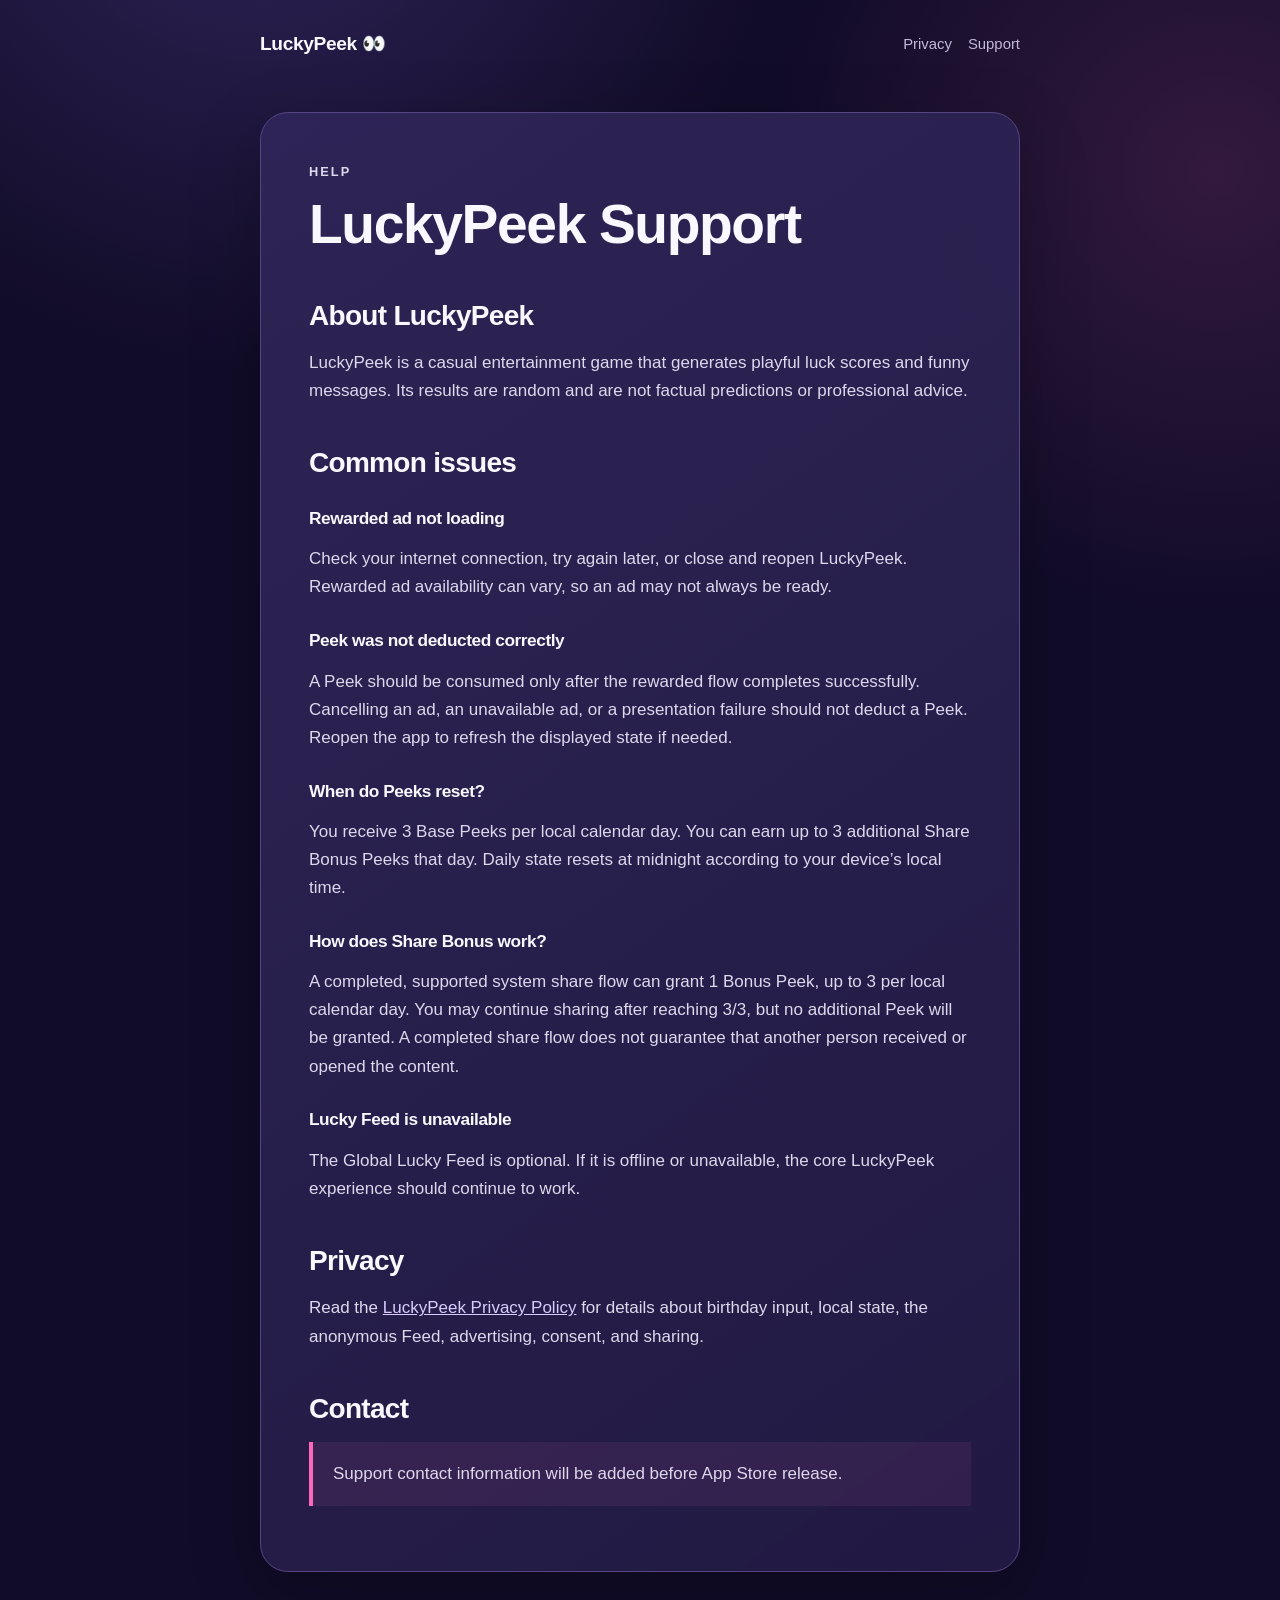
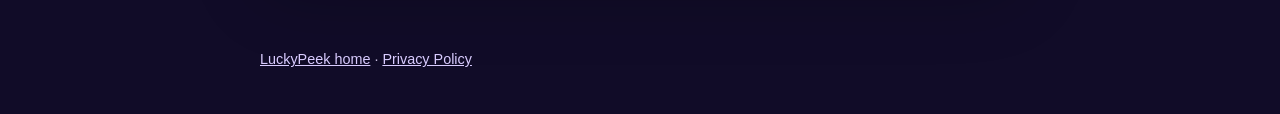
==== web/support/index.html @ cf126579 "docs: publish LuckyPeek privacy and support pages" ====
<!doctype html>
<html lang="en">
<head>
  <meta charset="utf-8">
  <meta name="viewport" content="width=device-width, initial-scale=1">
  <meta name="description" content="Help and support for the LuckyPeek iOS app.">
  <title>Support — LuckyPeek</title>
  <link rel="stylesheet" href="../styles.css">
</head>
<body>
  <header class="site-header">
    <a class="brand" href="../">LuckyPeek 👀</a>
    <nav aria-label="Legal and support">
      <a href="../privacy/">Privacy</a>
      <a href="./" aria-current="page">Support</a>
    </nav>
  </header>
  <main>
    <article class="document">
      <p class="eyebrow">Help</p>
      <h1>LuckyPeek Support</h1>

      <h2>About LuckyPeek</h2>
      <p>LuckyPeek is a casual entertainment game that generates playful luck scores and funny messages. Its results are random and are not factual predictions or professional advice.</p>

      <h2>Common issues</h2>

      <h3>Rewarded ad not loading</h3>
      <p>Check your internet connection, try again later, or close and reopen LuckyPeek. Rewarded ad availability can vary, so an ad may not always be ready.</p>

      <h3>Peek was not deducted correctly</h3>
      <p>A Peek should be consumed only after the rewarded flow completes successfully. Cancelling an ad, an unavailable ad, or a presentation failure should not deduct a Peek. Reopen the app to refresh the displayed state if needed.</p>

      <h3>When do Peeks reset?</h3>
      <p>You receive 3 Base Peeks per local calendar day. You can earn up to 3 additional Share Bonus Peeks that day. Daily state resets at midnight according to your device’s local time.</p>

      <h3>How does Share Bonus work?</h3>
      <p>A completed, supported system share flow can grant 1 Bonus Peek, up to 3 per local calendar day. You may continue sharing after reaching 3/3, but no additional Peek will be granted. A completed share flow does not guarantee that another person received or opened the content.</p>

      <h3>Lucky Feed is unavailable</h3>
      <p>The Global Lucky Feed is optional. If it is offline or unavailable, the core LuckyPeek experience should continue to work.</p>

      <h2>Privacy</h2>
      <p>Read the <a href="../privacy/">LuckyPeek Privacy Policy</a> for details about birthday input, local state, the anonymous Feed, advertising, consent, and sharing.</p>

      <h2>Contact</h2>
      <p class="notice">Support contact information will be added before App Store release.</p>
    </article>
  </main>
  <footer class="site-footer"><a href="../">LuckyPeek home</a> · <a href="../privacy/">Privacy Policy</a></footer>
</body>
</html>
---- web/styles.css ----
:root {
  color-scheme: dark;
  --bg: #110c28;
  --surface: #211a43;
  --surface-soft: #2f2558;
  --border: #564580;
  --text: #faf8ff;
  --muted: #c2b9db;
  --pink: #ff67be;
  --violet: #9875ff;
  --max-width: 760px;
}

* { box-sizing: border-box; }

html { background: var(--bg); }

body {
  margin: 0;
  min-height: 100vh;
  color: var(--text);
  background:
    radial-gradient(circle at 20% -10%, rgba(152, 117, 255, 0.23), transparent 34rem),
    radial-gradient(circle at 95% 10%, rgba(255, 103, 190, 0.14), transparent 28rem),
    var(--bg);
  font-family: -apple-system, BlinkMacSystemFont, "Segoe UI", sans-serif;
  font-size: 17px;
  line-height: 1.65;
}

a { color: #d9ccff; }
a:hover { color: #fff; }
a:focus-visible { outline: 3px solid var(--pink); outline-offset: 4px; border-radius: 4px; }

.site-header,
main,
.site-footer {
  width: min(calc(100% - 32px), var(--max-width));
  margin-inline: auto;
}

.site-header {
  display: flex;
  align-items: center;
  justify-content: space-between;
  gap: 20px;
  padding: 28px 0 18px;
}

.brand {
  color: var(--text);
  font-size: 1.2rem;
  font-weight: 750;
  text-decoration: none;
  letter-spacing: -0.02em;
}

nav { display: flex; flex-wrap: wrap; gap: 16px; }
nav a { color: var(--muted); font-size: 0.93rem; text-decoration: none; }

.hero { padding: clamp(64px, 13vw, 112px) 0 54px; }

.eyebrow {
  margin: 0 0 10px;
  color: var(--pink);
  font-size: 0.8rem;
  font-weight: 800;
  letter-spacing: 0.16em;
  text-transform: uppercase;
}

h1, h2, h3 { line-height: 1.18; letter-spacing: -0.025em; }
h1 { margin: 0; font-size: clamp(2.55rem, 10vw, 5rem); }
h2 { margin: 2.6rem 0 0.8rem; font-size: clamp(1.35rem, 4vw, 1.75rem); }
h3 { margin: 1.8rem 0 0.55rem; font-size: 1.08rem; }

.lede {
  max-width: 610px;
  margin: 20px 0 0;
  color: var(--muted);
  font-size: clamp(1.12rem, 3vw, 1.35rem);
}

.link-grid {
  display: grid;
  grid-template-columns: repeat(2, minmax(0, 1fr));
  gap: 18px;
  margin: 24px 0 70px;
}

.link-card,
.document {
  border: 1px solid var(--border);
  background: linear-gradient(145deg, rgba(47, 37, 88, 0.94), rgba(33, 26, 67, 0.96));
  box-shadow: 0 22px 70px rgba(0, 0, 0, 0.24);
}

.link-card {
  display: block;
  padding: 24px;
  color: var(--text);
  border-radius: 22px;
  text-decoration: none;
}

.link-card strong { display: block; margin-bottom: 4px; font-size: 1.08rem; }
.link-card span { color: var(--muted); }
.link-card:hover { border-color: var(--violet); transform: translateY(-2px); }

.document {
  margin: 34px 0 56px;
  padding: clamp(24px, 6vw, 48px);
  border-radius: 28px;
}

.document > h1 { font-size: clamp(2rem, 7vw, 3.45rem); }
.meta { margin: 10px 0 30px; color: var(--muted); }
.document p, .document li { color: #ded8ed; }
.document ul { padding-left: 1.3rem; }
.notice { padding: 18px 20px; border-left: 4px solid var(--pink); background: rgba(255, 103, 190, 0.08); }

.site-footer {
  padding: 20px 0 42px;
  color: var(--muted);
  font-size: 0.9rem;
}

@media (max-width: 560px) {
  .site-header { align-items: flex-start; flex-direction: column; }
  .link-grid { grid-template-columns: 1fr; }
  .hero { padding-top: 46px; }
}
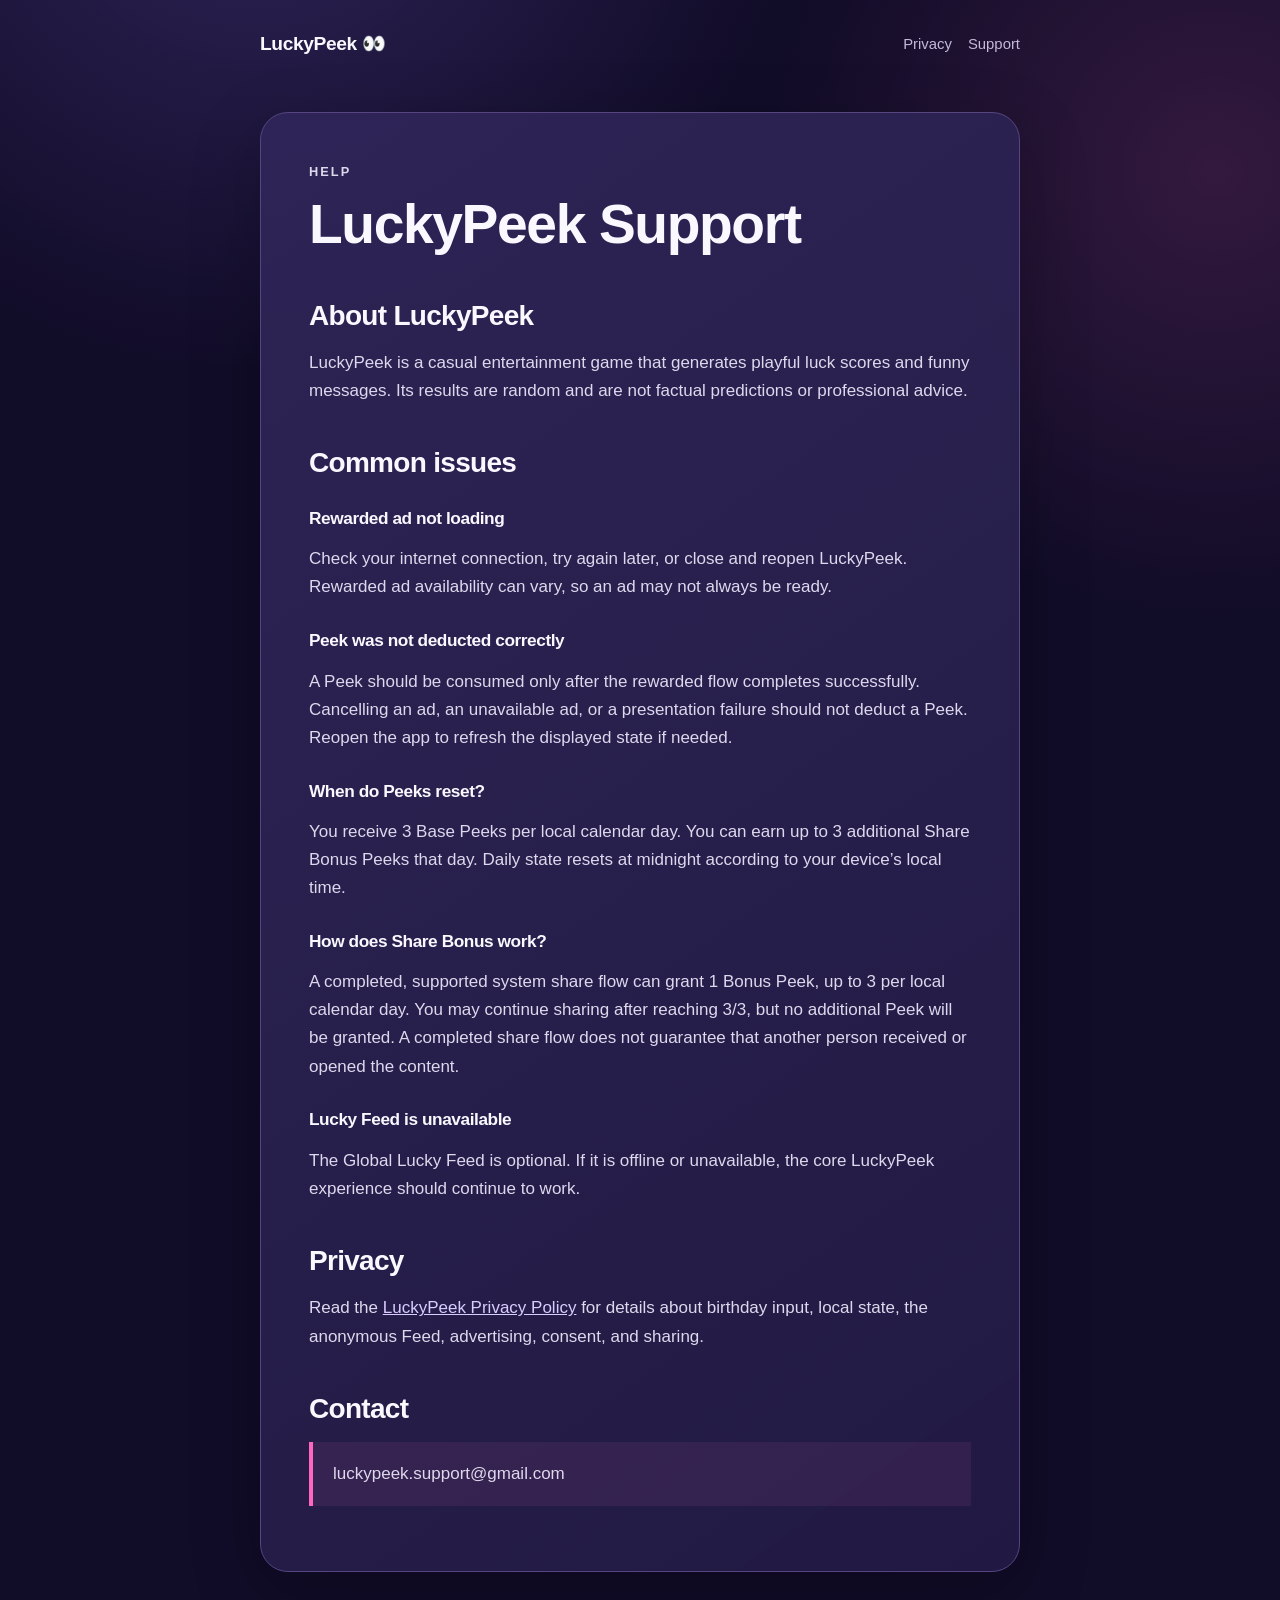
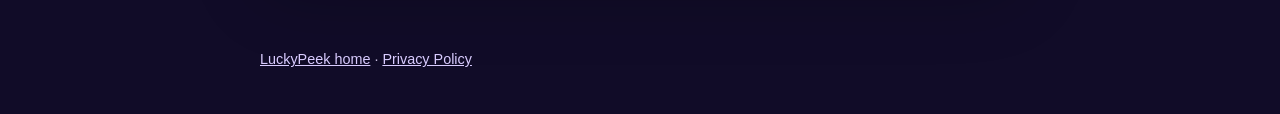
==== commit 5dd6345b: "Update support contact information in index.html" ====
--- a/web/support/index.html
+++ b/web/support/index.html
@@ -44,7 +44,7 @@
       <p>Read the <a href="../privacy/">LuckyPeek Privacy Policy</a> for details about birthday input, local state, the anonymous Feed, advertising, consent, and sharing.</p>
 
       <h2>Contact</h2>
-      <p class="notice">Support contact information will be added before App Store release.</p>
+      <p class="notice">luckypeek.support@gmail.com</p>
     </article>
   </main>
   <footer class="site-footer"><a href="../">LuckyPeek home</a> · <a href="../privacy/">Privacy Policy</a></footer>
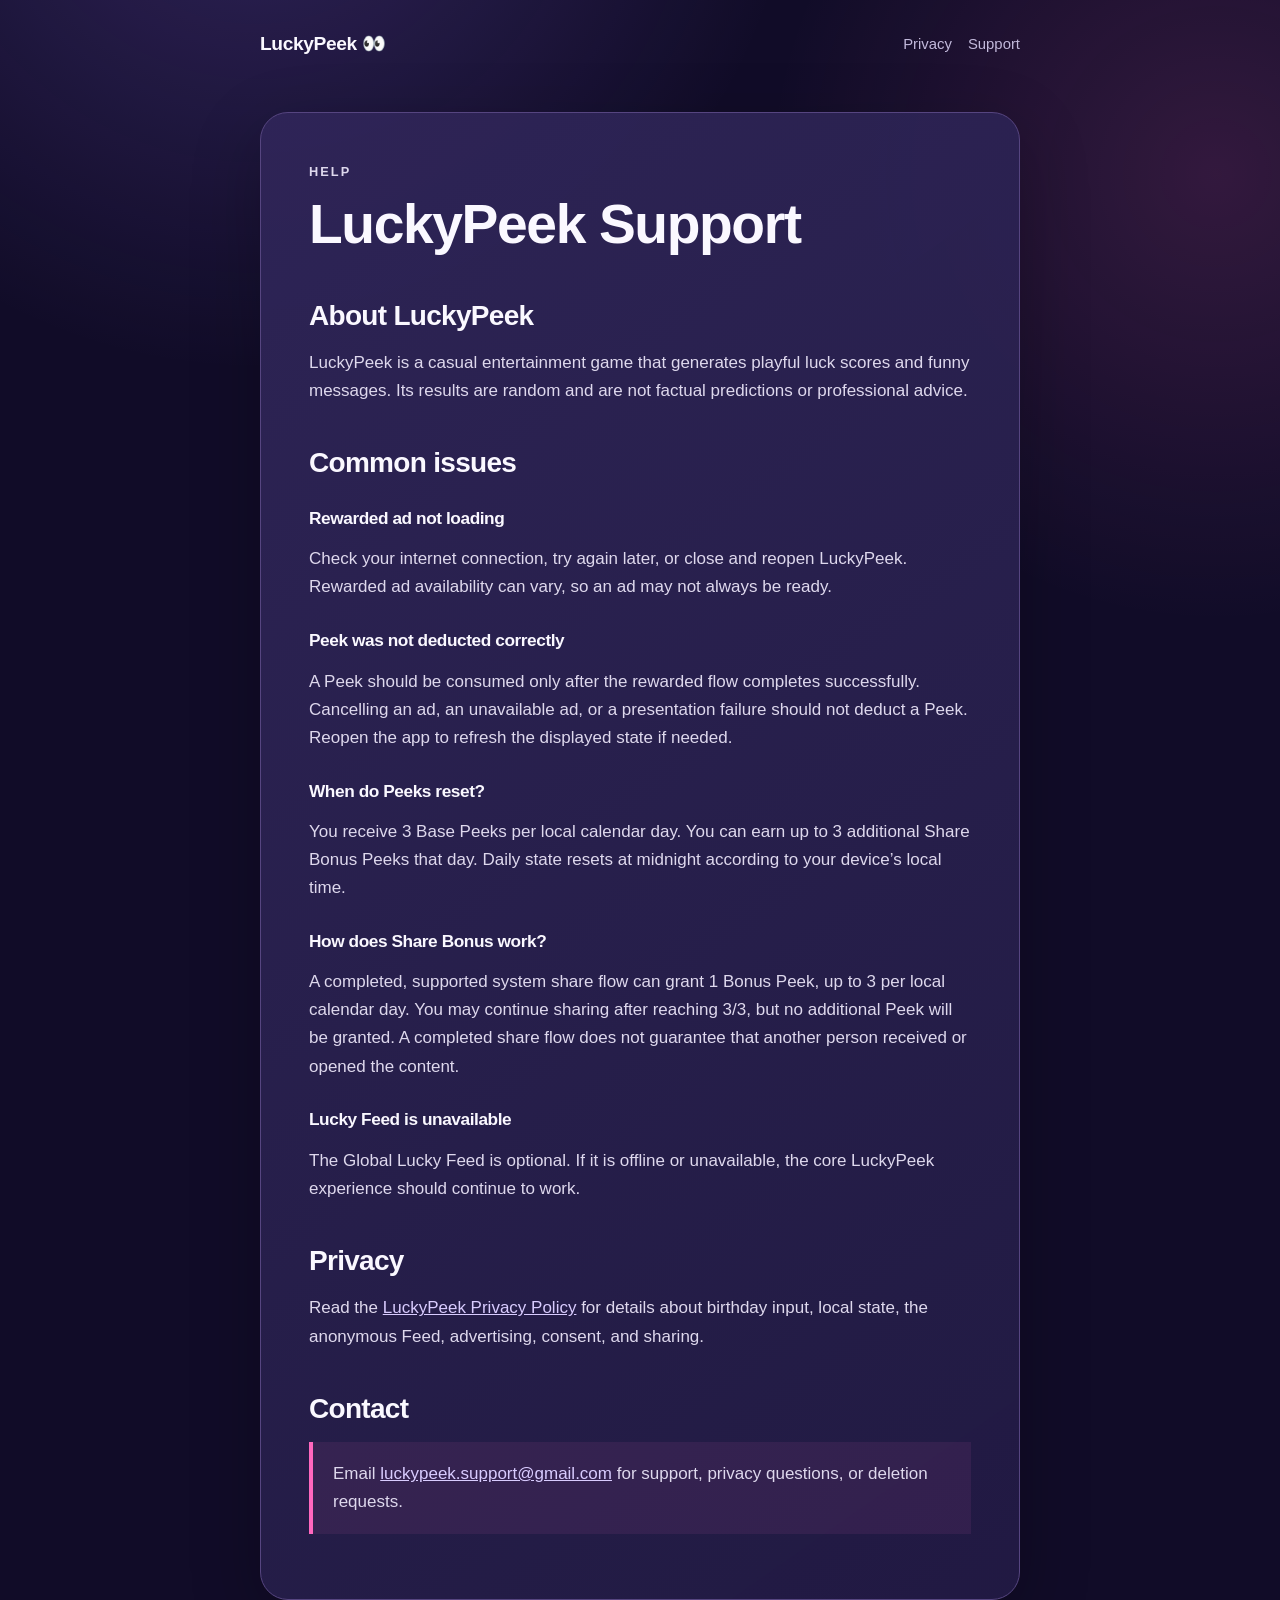
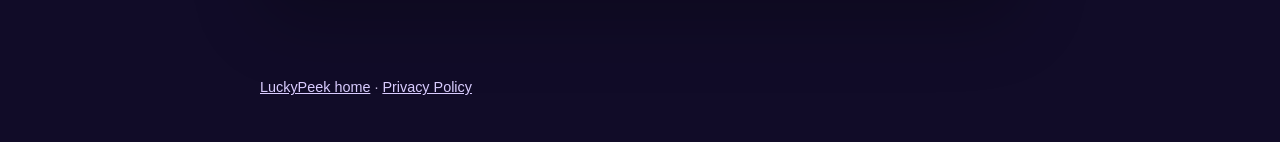
==== commit 710b6a03: "docs: publish LuckyPeek support contact" ====
--- a/web/support/index.html
+++ b/web/support/index.html
@@ -44,7 +44,7 @@
       <p>Read the <a href="../privacy/">LuckyPeek Privacy Policy</a> for details about birthday input, local state, the anonymous Feed, advertising, consent, and sharing.</p>
 
       <h2>Contact</h2>
-      <p class="notice">luckypeek.support@gmail.com</p>
+      <p class="notice">Email <a href="mailto:luckypeek.support@gmail.com">luckypeek.support@gmail.com</a> for support, privacy questions, or deletion requests.</p>
     </article>
   </main>
   <footer class="site-footer"><a href="../">LuckyPeek home</a> · <a href="../privacy/">Privacy Policy</a></footer>
